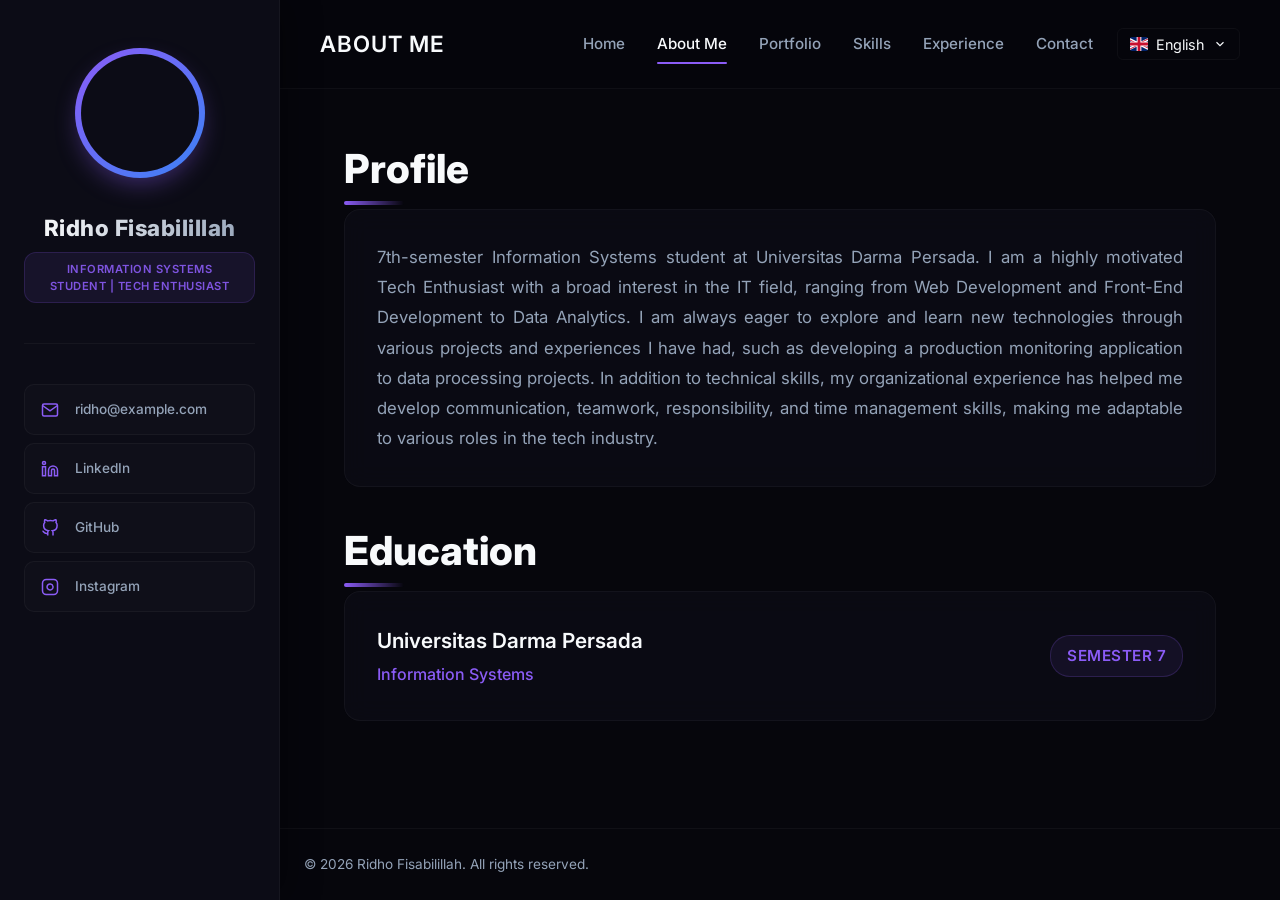
==== about.html @ baf14520 "Refactor: pindahkan file ke root direktori" ====
<!DOCTYPE html>
<html lang="en">
<head>
    <meta charset="UTF-8">
    <meta name="viewport" content="width=device-width, initial-scale=1.0">
    <title>About Me - Ridho Fisabilillah</title>
    <link rel="stylesheet" href="css/style.css">
    <link rel="stylesheet" href="css/components.css">
    <link rel="stylesheet" href="css/responsive.css">
</head>
<body>
    <!-- Global Loader -->
    <div class="loader-wrapper" id="global-loader">
        <div class="loader-circle"></div>
    </div>
    <!-- Sidebar -->
    <aside class="sidebar" id="sidebar">
        <!-- profile -->
        <div class="profile-section">
            <div class="profile-img"></div>
            <h2 class="profile-name">Ridho Fisabilillah</h2>
            <p class="profile-role" data-i18n="sidebar_role">Information Systems Student</p>
        </div>
        <!-- contact -->
        <div class="contact-info">
            <div class="contact-item">
                <svg viewBox="0 0 24 24" fill="none" stroke="currentColor" stroke-width="2"><path d="M4 4h16c1.1 0 2 .9 2 2v12c0 1.1-.9 2-2 2H4c-1.1 0-2-.9-2-2V6c0-1.1.9-2 2-2z"></path><polyline points="22,6 12,13 2,6"></polyline></svg>
                <a href="mailto:ridho@example.com">ridho@example.com</a>
            </div>
            <div class="contact-item">
                <svg viewBox="0 0 24 24" fill="none" stroke="currentColor" stroke-width="2"><path d="M16 8a6 6 0 0 1 6 6v7h-4v-7a2 2 0 0 0-2-2 2 2 0 0 0-2 2v7h-4v-7a6 6 0 0 1 6-6z"></path><rect x="2" y="9" width="4" height="12"></rect><circle cx="4" cy="4" r="2"></circle></svg>
                <a href="#">LinkedIn</a>
            </div>
            <div class="contact-item">
                <svg viewBox="0 0 24 24" fill="none" stroke="currentColor" stroke-width="2"><path d="M9 19c-5 1.5-5-2.5-7-3m14 6v-3.87a3.37 3.37 0 0 0-.94-2.61c3.14-.35 6.44-1.54 6.44-7A5.44 5.44 0 0 0 20 4.77 5.07 5.07 0 0 0 19.91 1S18.73.65 16 2.48a13.38 13.38 0 0 0-7 0C6.27.65 5.09 1 5.09 1A5.07 5.07 0 0 0 5 4.77a5.44 5.44 0 0 0-1.5 3.78c0 5.42 3.3 6.61 6.44 7A3.37 3.37 0 0 0 9 18.13V22"></path></svg>
                <a href="#">GitHub</a>
            </div>
            <div class="contact-item">
                <svg viewBox="0 0 24 24" fill="none" stroke="currentColor" stroke-width="2"><rect x="2" y="2" width="20" height="20" rx="5" ry="5"></rect><path d="M16 11.37A4 4 0 1 1 12.63 8 4 4 0 0 1 16 11.37z"></path><line x1="17.5" y1="6.5" x2="17.51" y2="6.5"></line></svg>
                <a href="#">Instagram</a>
            </div>
        </div>
        <nav class="sidebar-nav">
            <a href="index.html" data-i18n="nav_home">Home</a>
            <a href="about.html" class="active" data-i18n="nav_about">About Me</a>
            <a href="portfolio.html" data-i18n="nav_portfolio">Portfolio</a>
            <a href="skills.html" data-i18n="nav_skills">Skills</a>
            <a href="experience.html" data-i18n="nav_experience">Experience</a>
            <a href="contact.html" data-i18n="nav_contact">Contact</a>
        </nav>
    </aside>
    <!-- Main -->
    <main class="main-content">
        <!-- Top Navbar -->
        <nav class="topbar">
            <h1 class="page-title" data-i18n="nav_about">About Me</h1>
            <div style="display: flex; align-items: center;">
                <div class="nav-links">
                    <a href="index.html" data-i18n="nav_home">Home</a>
                    <a href="about.html" class="active" data-i18n="nav_about">About Me</a>
                    <a href="portfolio.html" data-i18n="nav_portfolio">Portfolio</a>
                    <a href="skills.html" data-i18n="nav_skills">Skills</a>
                    <a href="experience.html" data-i18n="nav_experience">Experience</a>
                    <a href="contact.html" data-i18n="nav_contact">Contact</a>
                </div>
                <!-- Language Dropdown -->
                <div class="lang-dropdown">
                    <button class="lang-btn" id="lang-btn">
                        <img src="assets/images/en-flag.svg" alt="English" class="flag-icon" id="current-flag">
                        <span id="current-lang">English</span>
                        <svg viewBox="0 0 24 24" fill="none" stroke="currentColor" stroke-width="2"><polyline points="6 9 12 15 18 9"></polyline></svg>
                    </button>
                    <div class="lang-menu" id="lang-menu">
                        <a href="#" data-lang="en" class="lang-option">
                            <img src="assets/images/en-flag.svg" alt="English" class="flag-icon"> English
                        </a>
                        <a href="#" data-lang="id" class="lang-option">
                            <img src="assets/images/id-flag.svg" alt="Indonesia" class="flag-icon"> Indonesia
                        </a>
                    </div>
                </div>
                <button class="mobile-toggle" id="mobile-toggle" aria-label="Toggle menu" style="margin-left: 1rem;">
                    <svg viewBox="0 0 24 24" fill="none" stroke="currentColor" stroke-width="2" stroke-linecap="round" stroke-linejoin="round"><line x1="3" y1="12" x2="21" y2="12"></line><line x1="3" y1="6" x2="21" y2="6"></line><line x1="3" y1="18" x2="21" y2="18"></line></svg>
                </button>
            </div>
        </nav>
        
        <!-- content -->
        <div class="page-container">
            <section class="about-section">
                <h2 class="section-title reveal fade-up" data-i18n="profile_title">Profile</h2>
                <div class="card mb-4 mt-2 reveal fade-up delay-100">
                    <p style="font-size: 1.05rem; line-height: 1.8;" data-i18n="profile_desc">
                        "7th-semester Information Systems student at Darma Persada University with experience in web application development, data processing, and organization..."
                    </p>
                </div>
            </section>
            
            <section class="education-section mt-5">
                <h2 class="section-title reveal fade-up" data-i18n="education_title">Education</h2>
                <div class="card mt-2 reveal fade-up delay-100">
                    <div style="display: flex; justify-content: space-between; flex-wrap: wrap; gap: 1rem; align-items: center;">
                        <div>
                            <h3 style="font-size: 1.3rem; margin-bottom: 0.25rem; color: var(--text-primary);" data-i18n="uni_name">Universitas Darma Persada</h3>
                            <p style="color: var(--accent); font-weight: 500;" data-i18n="uni_major">Information Systems</p>
                        </div>
                        <div style="text-align: right;">
                            <span class="badge" style="font-size: 0.95rem; padding: 0.5rem 1rem;" data-i18n="uni_semester">Semester 7</span>
                        </div>
                    </div>
                </div>
            </section>
        </div>

        <!-- Footer -->
        <footer>
            <p data-i18n="footer_text">&copy; 2026 Ridho Fisabilillah. All rights reserved.</p>
        </footer>
    </main>
    <script src="js/lang.js"></script>
    <script src="js/script.js"></script>
</body>
</html>
---- css/style.css ----
@import url('https://fonts.googleapis.com/css2?family=Inter:wght@300;400;500;600;700&display=swap');

:root {
    --bg-primary: #06060c; /* Deepest violet-black */
    --bg-secondary: #0c0c16;
    --bg-card: #131320;
    --accent: #8b5cf6; /* Vibrant Purple */
    --accent-hover: #a78bfa;
    --text-primary: #f8fafc;
    --text-secondary: #94a3b8;
    --border: rgba(255,255,255,0.04);
    --sidebar-width: 280px;

    /* Animation Tokens */
    --transition-fast: 0.2s cubic-bezier(0.4, 0, 0.2, 1);
    --transition-base: 0.4s cubic-bezier(0.4, 0, 0.2, 1);
    --transition-smooth: 0.8s cubic-bezier(0.22, 1, 0.36, 1);
}

* {
    margin: 0;
    padding: 0;
    box-sizing: border-box;
}

body {
    font-family: 'Inter', sans-serif;
    background-color: var(--bg-primary);
    color: var(--text-primary);
    line-height: 1.6;
    display: flex;
    min-height: 100vh;
    overflow-x: hidden;
}

/* Typography */
h1, h2, h3, h4, h5, h6 {
    color: var(--text-primary);
    font-weight: 600;
}

p {
    color: var(--text-secondary);
    text-align: justify;
    text-justify: inter-word;
    -webkit-hyphens: auto;
    -ms-hyphens: auto;
    hyphens: auto;
    word-break: break-word;
    line-height: 1.7;
}

/* Sidebar */
.sidebar {
    width: var(--sidebar-width);
    background: var(--bg-secondary);
    border-right: 1px solid var(--border);
    position: fixed;
    height: 100vh;
    display: flex;
    flex-direction: column;
    padding: 3rem 1.5rem;
    overflow-y: auto;
    z-index: 100;
    transition: transform 0.3s cubic-bezier(0.4, 0, 0.2, 1);
    box-shadow: 10px 0 30px rgba(0, 0, 0, 0.3);
}

.sidebar::-webkit-scrollbar {
    width: 5px;
}
.sidebar::-webkit-scrollbar-thumb {
    background-color: var(--accent);
    border-radius: 4px;
}

.profile-section {
    text-align: center;
    margin-bottom: 2.5rem;
    padding-bottom: 2.5rem;
    border-bottom: 1px solid var(--border);
    position: relative;
}

.profile-img {
    width: 130px;
    height: 130px;
    border-radius: 50%;
    object-fit: cover;
    margin-bottom: 1.5rem;
    background-color: var(--bg-card);
    display: inline-block;
    padding: 4px;
    border: 2px solid transparent;
    background-image: linear-gradient(var(--bg-secondary), var(--bg-secondary)), linear-gradient(135deg, var(--accent), #3b82f6);
    background-origin: border-box;
    background-clip: content-box, border-box;
    box-shadow: 0 10px 25px -5px rgba(139, 92, 246, 0.4);
    transition: transform 0.4s cubic-bezier(0.175, 0.885, 0.32, 1.275), box-shadow 0.4s cubic-bezier(0.175, 0.885, 0.32, 1.275);
}

.profile-img:hover {
    transform: scale(1.05) translateY(-5px);
    box-shadow: 0 15px 35px -5px rgba(139, 92, 246, 0.6);
}

.profile-name {
    font-size: 1.4rem;
    margin-bottom: 0.4rem;
    color: var(--text-primary);
    font-weight: 800;
    letter-spacing: 0.5px;
    background: linear-gradient(to right, #fff, #94a3b8);
    -webkit-background-clip: text;
    -webkit-text-fill-color: transparent;
}

.profile-role {
    font-size: 0.7rem;
    color: var(--accent);
    font-weight: 600;
    text-transform: uppercase;
    letter-spacing: 0.5px;
    opacity: 0.9;
    background: rgba(139, 92, 246, 0.1);
    padding: 0.5rem 0.8rem;
    border-radius: 12px;
    display: inline-block;
    border: 1px solid rgba(139, 92, 246, 0.2);
    line-height: 1.5;
    text-align: center;
}

.contact-info {
    font-size: 0.85rem;
    color: var(--text-secondary);
    display: flex;
    flex-direction: column;
    gap: 0.5rem;
}

.contact-item {
    display: flex;
    align-items: center;
    gap: 1rem;
    padding: 0.85rem 1rem;
    border-radius: 10px;
    background: rgba(255, 255, 255, 0.015);
    border: 1px solid var(--border);
    transition: transform 0.3s ease, background-color 0.3s ease, border-color 0.3s ease;
    position: relative;
    overflow: hidden;
}

.contact-item::before {
    content: '';
    position: absolute;
    top: 0;
    left: 0;
    width: 3px;
    height: 100%;
    background: var(--accent);
    transform: scaleY(0);
    transition: transform 0.3s ease;
    transform-origin: bottom;
}

.contact-item:hover {
    background: rgba(139, 92, 246, 0.05);
    border-color: rgba(139, 92, 246, 0.2);
    transform: translateX(4px);
    box-shadow: 0 4px 12px rgba(0, 0, 0, 0.1);
}

.contact-item:hover::before {
    transform: scaleY(1);
    transform-origin: top;
}

.contact-item svg {
    color: var(--accent);
    width: 18px;
    height: 18px;
    flex-shrink: 0;
    transition: transform 0.3s ease, color 0.3s ease;
}

.contact-item:hover svg {
    transform: scale(1.1) rotate(5deg);
    color: var(--accent-hover);
}

.contact-item a, .contact-item span {
    color: var(--text-secondary);
    text-decoration: none;
    transition: color 0.3s ease;
    word-break: break-all;
    font-weight: 500;
}

.contact-item a:hover {
    color: var(--text-primary);
}

/* Mobile Nav in Sidebar (Hidden on desktop) */
.sidebar-nav {
    display: none;
}

/* Main Content */
.main-content {
    flex: 1;
    margin-left: var(--sidebar-width);
    display: flex;
    flex-direction: column;
    min-height: 100vh;
    width: calc(100% - var(--sidebar-width));
}

/* Top Navbar */
.topbar {
    background-color: rgba(6, 6, 12, 0.85); /* Matches new --bg-primary */
    backdrop-filter: blur(12px);
    -webkit-backdrop-filter: blur(12px);
    padding: clamp(1rem, 2vw, 1.5rem) clamp(1.5rem, 4vw, 2.5rem);
    display: flex;
    justify-content: space-between;
    align-items: center;
    border-bottom: 1px solid var(--border);
    position: sticky;
    top: 0;
    z-index: 90;
}

.page-title {
    font-size: 1.4rem;
    font-weight: 600;
    text-transform: uppercase;
    letter-spacing: 1px;
}

.nav-links {
    display: flex;
    gap: 2rem;
}

.nav-links a {
    color: var(--text-secondary);
    text-decoration: none;
    font-size: 0.95rem;
    font-weight: 500;
    transition: color 0.3s ease;
    position: relative;
    padding: 0.5rem 0;
}

.nav-links a:hover {
    color: var(--accent-hover);
}

.nav-links a.active {
    color: var(--text-primary);
}

.nav-links a::after {
    content: '';
    position: absolute;
    bottom: 0;
    left: 50%;
    transform: translateX(-50%);
    width: 0;
    height: 2px;
    background-color: var(--accent);
    border-radius: 2px;
    transition: width 0.3s ease, background-color 0.3s ease;
}

@media (hover: hover) {
    .nav-links a:hover::after {
        width: 100%;
        background-color: var(--accent-hover);
    }
}

.nav-links a.active::after {
    width: 100%;
}

/* Mobile Toggle */
.mobile-toggle {
    display: none;
    background: none;
    border: none;
    color: var(--text-primary);
    cursor: pointer;
    padding: 0.5rem;
    border-radius: 4px;
    transition: background-color 0.3s ease;
}

.mobile-toggle:hover {
    background-color: var(--bg-secondary);
}

.mobile-toggle svg {
    width: 24px;
    height: 24px;
}

/* Page Container */
.page-container {
    padding: clamp(1.5rem, 4vw, 3rem) clamp(1.5rem, 5vw, 4rem);
    flex: 1;
    width: 100%;
    max-width: 1100px;
    margin: 0 auto;
    animation: pageEnter 0.6s cubic-bezier(0.22, 1, 0.36, 1) forwards;
    opacity: 0;
}

@keyframes pageEnter {
    from { opacity: 0; transform: translateY(15px); }
    to { opacity: 1; transform: translateY(0); }
}

@keyframes pageLeave {
    from { opacity: 1; transform: translateY(0); }
    to { opacity: 0; transform: translateY(-15px); }
}

/* Global Loader */
.loader-wrapper {
    position: fixed;
    top: 0;
    left: var(--sidebar-width);
    width: calc(100vw - var(--sidebar-width));
    height: 100vh;
    background-color: var(--bg-primary);
    display: flex;
    justify-content: center;
    align-items: center;
    z-index: 9999;
    transition: opacity 0.5s ease, visibility 0.5s ease;
}

.loader-wrapper.fade-out {
    opacity: 0;
    visibility: hidden;
}

.loader-circle {
    width: 40px;
    height: 40px;
    border: 3px solid rgba(139, 92, 246, 0.2);
    border-top-color: var(--accent);
    border-radius: 50%;
    animation: spin 1s linear infinite;
}

@keyframes spin {
    to { transform: rotate(360deg); }
}

/* Footer */
footer {
    text-align: center;
    padding: 1.5rem;
    color: var(--text-secondary);
    font-size: 0.85rem;
    border-top: 1px solid var(--border);
}

/* Language Dropdown */
.lang-dropdown {
    position: relative;
    margin-left: 1.5rem;
}

.lang-btn {
    display: flex;
    align-items: center;
    gap: 0.5rem;
    background: transparent;
    border: 1px solid var(--border);
    color: var(--text-primary);
    padding: 0.4rem 0.75rem;
    border-radius: 6px;
    cursor: pointer;
    font-family: inherit;
    font-size: 0.9rem;
    transition: background-color 0.3s ease, color 0.3s ease;
}

.lang-btn:hover {
    background-color: rgba(255, 255, 255, 0.05);
}

.lang-btn svg {
    width: 14px;
    height: 14px;
    transition: transform 0.3s ease;
}

.lang-btn.active svg {
    transform: rotate(180deg);
}

.flag-icon {
    width: 18px;
    height: 14px;
    object-fit: cover;
    border-radius: 2px;
}

.lang-menu {
    position: absolute;
    top: 110%;
    right: 0;
    background-color: var(--bg-card);
    border: 1px solid var(--border);
    border-radius: 6px;
    min-width: 130px;
    box-shadow: 0 4px 12px rgba(0,0,0,0.2);
    display: flex;
    flex-direction: column;
    opacity: 0;
    visibility: hidden;
    transform: translateY(10px);
    transition: opacity 0.3s ease, visibility 0.3s ease, transform 0.3s ease;
    z-index: 100;
}

.lang-menu.active {
    opacity: 1;
    visibility: visible;
    transform: translateY(0);
}

.lang-option {
    display: flex;
    align-items: center;
    gap: 0.5rem;
    padding: 0.6rem 1rem;
    color: var(--text-secondary);
    text-decoration: none;
    font-size: 0.9rem;
    transition: background-color 0.2s;
}

.lang-option:hover {
    background-color: rgba(255, 255, 255, 0.05);
    color: var(--text-primary);
}

/* Core Animation System (Phase 1) */
.reveal, .animate-on-scroll {
    opacity: 0;
    will-change: opacity, transform;
    transition: all var(--transition-smooth);
}

/* Variations */
.reveal.fade-up, .animate-on-scroll {
    transform: translateY(40px);
}
.reveal.fade-in {
    transform: translateY(0);
}
.reveal.slide-left {
    transform: translateX(-40px);
}
.reveal.slide-right {
    transform: translateX(40px);
}
.reveal.scale-in {
    transform: scale(0.9);
}

/* Active State */
.reveal.is-visible, .animate-on-scroll.is-visible {
    opacity: 1;
    transform: translate(0) scale(1);
}

/* Stagger Delays */
.delay-100 { transition-delay: 100ms; }
.delay-200 { transition-delay: 200ms; }
.delay-300 { transition-delay: 300ms; }
.delay-400 { transition-delay: 400ms; }
.delay-500 { transition-delay: 500ms; }

/* Accessibility: Reduced Motion */
@media (prefers-reduced-motion: reduce) {
    *, *::before, *::after {
        animation-duration: 0.01ms !important;
        animation-iteration-count: 1 !important;
        transition-duration: 0.01ms !important;
        scroll-behavior: auto !important;
    }
    .reveal, .animate-on-scroll {
        opacity: 1 !important;
        transform: none !important;
        transition: none !important;
    }
}
---- css/components.css ----
/* Buttons */
.btn {
    display: inline-flex;
    align-items: center;
    justify-content: center;
    gap: 0.5rem;
    padding: 0.75rem 1.5rem;
    border-radius: 6px;
    font-weight: 500;
    text-decoration: none;
    cursor: pointer;
    transition: transform 0.2s cubic-bezier(0.4, 0, 0.2, 1), background-color 0.3s ease, border-color 0.3s ease, box-shadow 0.3s ease, color 0.3s ease;
    border: none;
    font-size: 0.95rem;
    font-family: inherit;
}

.btn-primary {
    background: linear-gradient(135deg, var(--accent), #4f46e5);
    color: #fff;
    border: none;
    box-shadow: 0 4px 15px rgba(139, 92, 246, 0.3);
}

.btn-outline {
    background-color: transparent;
    color: var(--text-primary);
    border: 1px solid rgba(255, 255, 255, 0.15);
}

@media (hover: hover) {
    .btn-primary:hover {
        background: linear-gradient(135deg, var(--accent-hover), #6366f1);
        transform: translateY(-3px);
        box-shadow: 0 8px 25px rgba(139, 92, 246, 0.5);
    }
    .btn-outline:hover {
        background-color: rgba(255, 255, 255, 0.05);
        border-color: var(--text-secondary);
        transform: translateY(-3px);
    }
}

.btn:active {
    transform: scale(0.96) translateY(0);
}

.btn:focus-visible {
    outline: 2px solid var(--accent);
    outline-offset: 3px;
}

/* Hero Section Animasi (Phase 3) */
.hero-section {
    position: relative;
    z-index: 1;
}

.hero-glow {
    position: absolute;
    top: -20%;
    left: -10%;
    width: 60vw;
    max-width: 800px;
    height: 140%;
    background: radial-gradient(circle, rgba(139, 92, 246, 0.12) 0%, rgba(139, 92, 246, 0) 70%);
    border-radius: 50%;
    z-index: -1;
    pointer-events: none;
    animation: floatGlow 15s ease-in-out infinite alternate;
}

@keyframes floatGlow {
    0% { transform: translate(0, 0) scale(1); }
    33% { transform: translate(5%, 8%) scale(1.05); }
    66% { transform: translate(-2%, 5%) scale(0.95); }
    100% { transform: translate(-5%, -5%) scale(1); }
}

/* Section Typography */
.hero-title {
    font-size: clamp(2.5rem, 6vw + 1rem, 4.5rem);
    font-weight: 900;
    line-height: 1.1;
    margin-bottom: clamp(0.5rem, 2vw, 1rem);
    background: linear-gradient(to right, #ffffff, #a78bfa);
    -webkit-background-clip: text;
    -webkit-text-fill-color: transparent;
    letter-spacing: -1px;
}

.section-title {
    font-size: clamp(1.8rem, 4vw + 0.5rem, 2.5rem);
    font-weight: 800;
    margin-bottom: 0.5rem;
    color: var(--text-primary);
    position: relative;
    display: inline-block;
}

.section-title::after {
    content: '';
    position: absolute;
    bottom: -4px;
    left: 0;
    width: 60px;
    height: 4px;
    background: linear-gradient(90deg, var(--accent), transparent);
    border-radius: 2px;
}

.section-subtitle {
    font-size: clamp(0.85rem, 2vw + 0.2rem, 1rem);
    color: var(--accent);
    margin-bottom: clamp(1rem, 3vw, 1.5rem);
    font-weight: 600;
    text-transform: uppercase;
    letter-spacing: 2px;
}

/* Layout Utilities */
.mb-1 { margin-bottom: 0.5rem; }
.mb-2 { margin-bottom: 1rem; }
.mb-3 { margin-bottom: 1.5rem; }
.mb-4 { margin-bottom: 2rem; }
.mb-5 { margin-bottom: 3rem; }

.mt-4 { margin-top: 2rem; }

.text-center { text-align: center; }

/* Grid Systems */
.grid-2 {
    display: grid;
    grid-template-columns: repeat(2, 1fr);
    gap: 1.5rem;
}

.grid-3 {
    display: grid;
    grid-template-columns: repeat(3, 1fr);
    gap: 1.5rem;
}

/* Cards */
.card {
    background: rgba(19, 19, 32, 0.4);
    backdrop-filter: blur(12px);
    -webkit-backdrop-filter: blur(12px);
    border: 1px solid var(--border);
    border-radius: 16px;
    padding: clamp(1.25rem, 3vw, 2rem);
    height: 100%;
    display: flex;
    flex-direction: column;
    transition: transform 0.4s cubic-bezier(0.175, 0.885, 0.32, 1.275), box-shadow 0.4s cubic-bezier(0.175, 0.885, 0.32, 1.275), border-color 0.4s ease, background-color 0.4s ease;
}

@media (hover: hover) {
    .card:hover {
        transform: translateY(-8px);
        box-shadow: 0 15px 35px -10px rgba(0, 0, 0, 0.6);
        border-color: rgba(139, 92, 246, 0.3);
        background: rgba(19, 19, 32, 0.8);
    }
}

/* Project Cards */
.project-card {
    padding: 0;
    overflow: hidden;
    border-radius: 16px;
}

.project-img-wrapper {
    height: 220px;
    background-color: rgba(255,255,255,0.02);
    display: flex;
    align-items: center;
    justify-content: center;
    border-bottom: 1px solid var(--border);
    color: var(--text-secondary);
    overflow: hidden;
}

.project-img-wrapper img {
    width: 100%;
    height: 100%;
    object-fit: cover;
    transition: transform 0.6s cubic-bezier(0.4, 0, 0.2, 1);
}

@media (hover: hover) {
    .project-card:hover .project-img-wrapper img {
        transform: scale(1.08);
    }
}

.project-content {
    padding: clamp(1.25rem, 3vw, 1.75rem);
    display: flex;
    flex-direction: column;
    flex: 1;
}

.project-title {
    font-size: 1.25rem;
    margin-bottom: 0.75rem;
}

.project-desc {
    font-size: 0.95rem;
    color: var(--text-secondary);
    margin-bottom: 1.5rem;
    flex: 1;
}

/* Badges */
.badge {
    display: inline-block;
    padding: 0.4rem 0.85rem;
    border-radius: 20px;
    font-size: 0.75rem;
    font-weight: 600;
    letter-spacing: 0.5px;
    text-transform: uppercase;
    background-color: rgba(139, 92, 246, 0.08);
    color: var(--accent);
    border: 1px solid rgba(139, 92, 246, 0.2);
    transition: transform 0.2s cubic-bezier(0.4, 0, 0.2, 1), background-color 0.3s ease, border-color 0.3s ease;
}

@media (hover: hover) {
    .badge:hover {
        background-color: rgba(139, 92, 246, 0.15);
        border-color: rgba(139, 92, 246, 0.4);
        transform: translateY(-2px);
    }
}

.badges-container {
    display: flex;
    flex-wrap: wrap;
    gap: 0.5rem;
    margin-bottom: 1.5rem;
}

/* Form Styles */
.form-group {
    margin-bottom: 1.5rem;
}

.form-label {
    display: block;
    margin-bottom: 0.5rem;
    font-size: 0.95rem;
    color: var(--text-secondary);
    font-weight: 500;
}

.form-control {
    width: 100%;
    padding: 1rem 1.2rem;
    background-color: rgba(255, 255, 255, 0.02);
    border: 1px solid var(--border);
    border-radius: 8px;
    color: var(--text-primary);
    font-family: 'Inter', sans-serif;
    font-size: 0.95rem;
    transition: background-color 0.3s ease, border-color 0.3s ease, box-shadow 0.3s ease;
}

.form-control:focus {
    outline: none;
    border-color: var(--accent);
    background-color: rgba(255, 255, 255, 0.04);
    box-shadow: 0 0 0 4px rgba(139, 92, 246, 0.15);
}

.form-control::placeholder {
    color: rgba(184, 184, 208, 0.5);
}

textarea.form-control {
    resize: vertical;
    min-height: 150px;
}

/* Timeline (Experience) */
.timeline {
    position: relative;
    max-width: 800px;
    margin: 0 auto;
}

.timeline::before {
    content: '';
    position: absolute;
    top: 0;
    left: 15px;
    height: 100%;
    width: 2px;
    background-color: var(--border);
    transform-origin: top;
    animation: drawLine 1.5s cubic-bezier(0.22, 1, 0.36, 1) forwards;
}

@keyframes drawLine {
    0% { transform: scaleY(0); }
    100% { transform: scaleY(1); }
}

.timeline-item {
    position: relative;
    padding-left: 3rem;
    margin-bottom: 2.5rem;
}

.timeline-item:last-child {
    margin-bottom: 0;
}

.timeline-dot {
    position: absolute;
    left: 9px;
    top: 5px;
    width: 14px;
    height: 14px;
    border-radius: 50%;
    background-color: var(--accent);
    border: 3px solid var(--bg-primary);
    box-shadow: 0 0 0 2px var(--accent);
}

.timeline-date {
    font-size: 0.85rem;
    color: var(--accent);
    font-weight: 600;
    margin-bottom: 0.5rem;
    display: inline-block;
    background-color: rgba(155, 108, 255, 0.1);
    padding: 0.25rem 0.75rem;
    border-radius: 20px;
}

.timeline-title {
    font-size: 1.25rem;
    margin-bottom: 0.25rem;
    color: var(--text-primary);
}

.timeline-subtitle {
    font-size: 1rem;
    color: var(--text-secondary);
    margin-bottom: 1rem;
    font-weight: 500;
}

.timeline-desc {
    color: var(--text-secondary);
}

.timeline-desc ul {
    list-style-type: disc;
    padding-left: 1.25rem;
    margin-top: 0.5rem;
}

.timeline-desc li {
    margin-bottom: 0.5rem;
}
---- css/responsive.css ----
/* Responsive Base Variables */
:root {
    --fluid-gap: clamp(1rem, 2vw, 1.5rem);
}

/* =========================================
   LARGE DESKTOP (Min 1441px)
   ========================================= */
@media (min-width: 1441px) {
    .page-container {
        max-width: 1200px; /* Limit width on ultra-wides */
    }
}

/* =========================================
   LAPTOP & TABLET LANDSCAPE (Max 1200px)
   ========================================= */
@media (max-width: 1200px) {
    .grid-3 {
        grid-template-columns: repeat(2, 1fr);
    }
}

/* =========================================
   TABLET PORTRAIT (Max 992px)
   ========================================= */
@media (max-width: 992px) {
    :root {
        --sidebar-width: 250px;
    }
    
    .nav-links {
        gap: 1.25rem;
    }
}

/* =========================================
   MOBILE & SMALL TABLET (Max 768px)
   ========================================= */
@media (max-width: 768px) {
    :root {
        --sidebar-width: 0px;
    }
    
    body {
        overflow-x: hidden;
    }

    /* Sidebar transforms to off-canvas menu */
    .sidebar {
        transform: translateX(-100%);
        width: 280px;
        box-shadow: 10px 0 30px rgba(0,0,0,0.5);
    }
    
    .sidebar.active {
        transform: translateX(0);
    }
    
    .main-content {
        width: 100%;
        margin-left: 0;
    }
    
    /* Topbar adjustments */
    .topbar {
        padding: clamp(0.75rem, 2vw, 1rem) clamp(1rem, 4vw, 1.5rem);
    }
    
    .page-title {
        font-size: 1.1rem;
        letter-spacing: 0.5px;
    }
    
    #current-lang {
        display: none; /* Hide language text on mobile to save space */
    }
    
    .lang-btn {
        padding: 0.3rem 0.5rem;
        font-size: 0.85rem;
    }
    
    .mobile-toggle {
        display: flex;
        align-items: center;
        justify-content: center;
        flex-shrink: 0;
        margin-left: 0.5rem !important;
    }
    
    /* Hide top nav links */
    .nav-links {
        display: none;
    }
    
    /* Show sidebar nav links */
    .sidebar-nav {
        display: flex;
        flex-direction: column;
        gap: 0.5rem;
        margin-top: 1.5rem;
        border-top: 1px solid var(--border);
        padding-top: 1.5rem;
    }
    
    .sidebar-nav a {
        color: var(--text-secondary);
        text-decoration: none;
        font-size: 1.05rem;
        transition: color 0.3s ease, background-color 0.3s ease;
        padding: 0.75rem 1rem;
        border-radius: 8px;
    }
    
    .sidebar-nav a.active,
    .sidebar-nav a:hover {
        color: var(--text-primary);
        background-color: rgba(139, 92, 246, 0.1);
    }
    
    .sidebar-nav a.active {
        border-left: 3px solid var(--accent);
    }

    /* Grids to single column */
    .grid-2, .grid-3 {
        grid-template-columns: 1fr;
    }
    
    /* Adjust Project Image Height for Mobile */
    .project-img-wrapper {
        height: 180px;
    }

    /* Mobile Overlay */
    .mobile-overlay {
        position: fixed;
        top: 0;
        left: 0;
        width: 100vw;
        height: 100vh;
        background-color: rgba(6, 6, 12, 0.6);
        backdrop-filter: blur(4px);
        -webkit-backdrop-filter: blur(4px);
        z-index: 95;
        opacity: 0;
        visibility: hidden;
        transition: all 0.3s ease;
    }
    
    .mobile-overlay.active {
        opacity: 1;
        visibility: visible;
    }
}

/* =========================================
   SMALL MOBILE (Max 480px)
   ========================================= */
@media (max-width: 480px) {
    /* Optional: make badges container stack buttons on small mobile */
    .badges-container {
        flex-direction: column;
        align-items: stretch;
    }
    
    .badges-container .btn {
        width: 100%;
        margin-bottom: 0.5rem;
    }
    
    .project-img-wrapper {
        height: 160px;
    }
    
    .profile-img {
        width: 110px;
        height: 110px;
    }
}
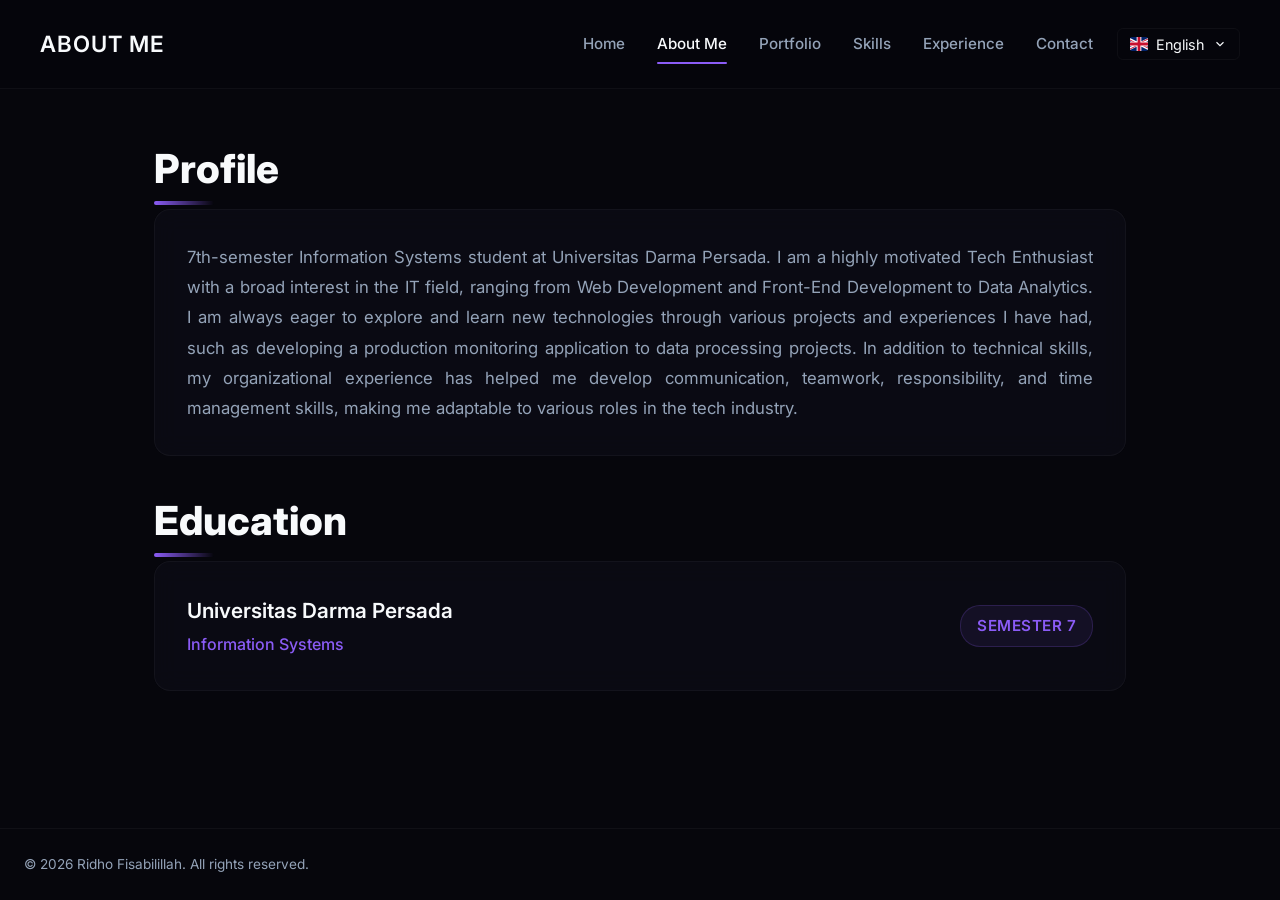
==== commit 9e213a3c: "update: portofolio clean" ====
--- a/about.html
+++ b/about.html
@@ -5,7 +5,10 @@
     <meta name="viewport" content="width=device-width, initial-scale=1.0">
     <title>About Me - Ridho Fisabilillah</title>
     <link rel="stylesheet" href="css/style.css">
+    <link rel="stylesheet" href="css/layout.css?v=6">
+    <link rel="stylesheet" href="css/animations.css">
     <link rel="stylesheet" href="css/components.css">
+    <link rel="stylesheet" href="css/about.css">
     <link rel="stylesheet" href="css/responsive.css">
 </head>
 <body>
@@ -13,42 +16,7 @@
     <div class="loader-wrapper" id="global-loader">
         <div class="loader-circle"></div>
     </div>
-    <!-- Sidebar -->
-    <aside class="sidebar" id="sidebar">
-        <!-- profile -->
-        <div class="profile-section">
-            <div class="profile-img"></div>
-            <h2 class="profile-name">Ridho Fisabilillah</h2>
-            <p class="profile-role" data-i18n="sidebar_role">Information Systems Student</p>
-        </div>
-        <!-- contact -->
-        <div class="contact-info">
-            <div class="contact-item">
-                <svg viewBox="0 0 24 24" fill="none" stroke="currentColor" stroke-width="2"><path d="M4 4h16c1.1 0 2 .9 2 2v12c0 1.1-.9 2-2 2H4c-1.1 0-2-.9-2-2V6c0-1.1.9-2 2-2z"></path><polyline points="22,6 12,13 2,6"></polyline></svg>
-                <a href="mailto:ridho@example.com">ridho@example.com</a>
-            </div>
-            <div class="contact-item">
-                <svg viewBox="0 0 24 24" fill="none" stroke="currentColor" stroke-width="2"><path d="M16 8a6 6 0 0 1 6 6v7h-4v-7a2 2 0 0 0-2-2 2 2 0 0 0-2 2v7h-4v-7a6 6 0 0 1 6-6z"></path><rect x="2" y="9" width="4" height="12"></rect><circle cx="4" cy="4" r="2"></circle></svg>
-                <a href="#">LinkedIn</a>
-            </div>
-            <div class="contact-item">
-                <svg viewBox="0 0 24 24" fill="none" stroke="currentColor" stroke-width="2"><path d="M9 19c-5 1.5-5-2.5-7-3m14 6v-3.87a3.37 3.37 0 0 0-.94-2.61c3.14-.35 6.44-1.54 6.44-7A5.44 5.44 0 0 0 20 4.77 5.07 5.07 0 0 0 19.91 1S18.73.65 16 2.48a13.38 13.38 0 0 0-7 0C6.27.65 5.09 1 5.09 1A5.07 5.07 0 0 0 5 4.77a5.44 5.44 0 0 0-1.5 3.78c0 5.42 3.3 6.61 6.44 7A3.37 3.37 0 0 0 9 18.13V22"></path></svg>
-                <a href="#">GitHub</a>
-            </div>
-            <div class="contact-item">
-                <svg viewBox="0 0 24 24" fill="none" stroke="currentColor" stroke-width="2"><rect x="2" y="2" width="20" height="20" rx="5" ry="5"></rect><path d="M16 11.37A4 4 0 1 1 12.63 8 4 4 0 0 1 16 11.37z"></path><line x1="17.5" y1="6.5" x2="17.51" y2="6.5"></line></svg>
-                <a href="#">Instagram</a>
-            </div>
-        </div>
-        <nav class="sidebar-nav">
-            <a href="index.html" data-i18n="nav_home">Home</a>
-            <a href="about.html" class="active" data-i18n="nav_about">About Me</a>
-            <a href="portfolio.html" data-i18n="nav_portfolio">Portfolio</a>
-            <a href="skills.html" data-i18n="nav_skills">Skills</a>
-            <a href="experience.html" data-i18n="nav_experience">Experience</a>
-            <a href="contact.html" data-i18n="nav_contact">Contact</a>
-        </nav>
-    </aside>
+
     <!-- Main -->
     <main class="main-content">
         <!-- Top Navbar -->
@@ -118,6 +86,6 @@
         </footer>
     </main>
     <script src="js/lang.js"></script>
-    <script src="js/script.js"></script>
+    <script src="js/script.js?v=6"></script>
 </body>
 </html>
--- a/css/style.css
+++ b/css/style.css
@@ -49,457 +49,3 @@
     word-break: break-word;
     line-height: 1.7;
 }
-
-/* Sidebar */
-.sidebar {
-    width: var(--sidebar-width);
-    background: var(--bg-secondary);
-    border-right: 1px solid var(--border);
-    position: fixed;
-    height: 100vh;
-    display: flex;
-    flex-direction: column;
-    padding: 3rem 1.5rem;
-    overflow-y: auto;
-    z-index: 100;
-    transition: transform 0.3s cubic-bezier(0.4, 0, 0.2, 1);
-    box-shadow: 10px 0 30px rgba(0, 0, 0, 0.3);
-}
-
-.sidebar::-webkit-scrollbar {
-    width: 5px;
-}
-.sidebar::-webkit-scrollbar-thumb {
-    background-color: var(--accent);
-    border-radius: 4px;
-}
-
-.profile-section {
-    text-align: center;
-    margin-bottom: 2.5rem;
-    padding-bottom: 2.5rem;
-    border-bottom: 1px solid var(--border);
-    position: relative;
-}
-
-.profile-img {
-    width: 130px;
-    height: 130px;
-    border-radius: 50%;
-    object-fit: cover;
-    margin-bottom: 1.5rem;
-    background-color: var(--bg-card);
-    display: inline-block;
-    padding: 4px;
-    border: 2px solid transparent;
-    background-image: linear-gradient(var(--bg-secondary), var(--bg-secondary)), linear-gradient(135deg, var(--accent), #3b82f6);
-    background-origin: border-box;
-    background-clip: content-box, border-box;
-    box-shadow: 0 10px 25px -5px rgba(139, 92, 246, 0.4);
-    transition: transform 0.4s cubic-bezier(0.175, 0.885, 0.32, 1.275), box-shadow 0.4s cubic-bezier(0.175, 0.885, 0.32, 1.275);
-}
-
-.profile-img:hover {
-    transform: scale(1.05) translateY(-5px);
-    box-shadow: 0 15px 35px -5px rgba(139, 92, 246, 0.6);
-}
-
-.profile-name {
-    font-size: 1.4rem;
-    margin-bottom: 0.4rem;
-    color: var(--text-primary);
-    font-weight: 800;
-    letter-spacing: 0.5px;
-    background: linear-gradient(to right, #fff, #94a3b8);
-    -webkit-background-clip: text;
-    -webkit-text-fill-color: transparent;
-}
-
-.profile-role {
-    font-size: 0.7rem;
-    color: var(--accent);
-    font-weight: 600;
-    text-transform: uppercase;
-    letter-spacing: 0.5px;
-    opacity: 0.9;
-    background: rgba(139, 92, 246, 0.1);
-    padding: 0.5rem 0.8rem;
-    border-radius: 12px;
-    display: inline-block;
-    border: 1px solid rgba(139, 92, 246, 0.2);
-    line-height: 1.5;
-    text-align: center;
-}
-
-.contact-info {
-    font-size: 0.85rem;
-    color: var(--text-secondary);
-    display: flex;
-    flex-direction: column;
-    gap: 0.5rem;
-}
-
-.contact-item {
-    display: flex;
-    align-items: center;
-    gap: 1rem;
-    padding: 0.85rem 1rem;
-    border-radius: 10px;
-    background: rgba(255, 255, 255, 0.015);
-    border: 1px solid var(--border);
-    transition: transform 0.3s ease, background-color 0.3s ease, border-color 0.3s ease;
-    position: relative;
-    overflow: hidden;
-}
-
-.contact-item::before {
-    content: '';
-    position: absolute;
-    top: 0;
-    left: 0;
-    width: 3px;
-    height: 100%;
-    background: var(--accent);
-    transform: scaleY(0);
-    transition: transform 0.3s ease;
-    transform-origin: bottom;
-}
-
-.contact-item:hover {
-    background: rgba(139, 92, 246, 0.05);
-    border-color: rgba(139, 92, 246, 0.2);
-    transform: translateX(4px);
-    box-shadow: 0 4px 12px rgba(0, 0, 0, 0.1);
-}
-
-.contact-item:hover::before {
-    transform: scaleY(1);
-    transform-origin: top;
-}
-
-.contact-item svg {
-    color: var(--accent);
-    width: 18px;
-    height: 18px;
-    flex-shrink: 0;
-    transition: transform 0.3s ease, color 0.3s ease;
-}
-
-.contact-item:hover svg {
-    transform: scale(1.1) rotate(5deg);
-    color: var(--accent-hover);
-}
-
-.contact-item a, .contact-item span {
-    color: var(--text-secondary);
-    text-decoration: none;
-    transition: color 0.3s ease;
-    word-break: break-all;
-    font-weight: 500;
-}
-
-.contact-item a:hover {
-    color: var(--text-primary);
-}
-
-/* Mobile Nav in Sidebar (Hidden on desktop) */
-.sidebar-nav {
-    display: none;
-}
-
-/* Main Content */
-.main-content {
-    flex: 1;
-    margin-left: var(--sidebar-width);
-    display: flex;
-    flex-direction: column;
-    min-height: 100vh;
-    width: calc(100% - var(--sidebar-width));
-}
-
-/* Top Navbar */
-.topbar {
-    background-color: rgba(6, 6, 12, 0.85); /* Matches new --bg-primary */
-    backdrop-filter: blur(12px);
-    -webkit-backdrop-filter: blur(12px);
-    padding: clamp(1rem, 2vw, 1.5rem) clamp(1.5rem, 4vw, 2.5rem);
-    display: flex;
-    justify-content: space-between;
-    align-items: center;
-    border-bottom: 1px solid var(--border);
-    position: sticky;
-    top: 0;
-    z-index: 90;
-}
-
-.page-title {
-    font-size: 1.4rem;
-    font-weight: 600;
-    text-transform: uppercase;
-    letter-spacing: 1px;
-}
-
-.nav-links {
-    display: flex;
-    gap: 2rem;
-}
-
-.nav-links a {
-    color: var(--text-secondary);
-    text-decoration: none;
-    font-size: 0.95rem;
-    font-weight: 500;
-    transition: color 0.3s ease;
-    position: relative;
-    padding: 0.5rem 0;
-}
-
-.nav-links a:hover {
-    color: var(--accent-hover);
-}
-
-.nav-links a.active {
-    color: var(--text-primary);
-}
-
-.nav-links a::after {
-    content: '';
-    position: absolute;
-    bottom: 0;
-    left: 50%;
-    transform: translateX(-50%);
-    width: 0;
-    height: 2px;
-    background-color: var(--accent);
-    border-radius: 2px;
-    transition: width 0.3s ease, background-color 0.3s ease;
-}
-
-@media (hover: hover) {
-    .nav-links a:hover::after {
-        width: 100%;
-        background-color: var(--accent-hover);
-    }
-}
-
-.nav-links a.active::after {
-    width: 100%;
-}
-
-/* Mobile Toggle */
-.mobile-toggle {
-    display: none;
-    background: none;
-    border: none;
-    color: var(--text-primary);
-    cursor: pointer;
-    padding: 0.5rem;
-    border-radius: 4px;
-    transition: background-color 0.3s ease;
-}
-
-.mobile-toggle:hover {
-    background-color: var(--bg-secondary);
-}
-
-.mobile-toggle svg {
-    width: 24px;
-    height: 24px;
-}
-
-/* Page Container */
-.page-container {
-    padding: clamp(1.5rem, 4vw, 3rem) clamp(1.5rem, 5vw, 4rem);
-    flex: 1;
-    width: 100%;
-    max-width: 1100px;
-    margin: 0 auto;
-    animation: pageEnter 0.6s cubic-bezier(0.22, 1, 0.36, 1) forwards;
-    opacity: 0;
-}
-
-@keyframes pageEnter {
-    from { opacity: 0; transform: translateY(15px); }
-    to { opacity: 1; transform: translateY(0); }
-}
-
-@keyframes pageLeave {
-    from { opacity: 1; transform: translateY(0); }
-    to { opacity: 0; transform: translateY(-15px); }
-}
-
-/* Global Loader */
-.loader-wrapper {
-    position: fixed;
-    top: 0;
-    left: var(--sidebar-width);
-    width: calc(100vw - var(--sidebar-width));
-    height: 100vh;
-    background-color: var(--bg-primary);
-    display: flex;
-    justify-content: center;
-    align-items: center;
-    z-index: 9999;
-    transition: opacity 0.5s ease, visibility 0.5s ease;
-}
-
-.loader-wrapper.fade-out {
-    opacity: 0;
-    visibility: hidden;
-}
-
-.loader-circle {
-    width: 40px;
-    height: 40px;
-    border: 3px solid rgba(139, 92, 246, 0.2);
-    border-top-color: var(--accent);
-    border-radius: 50%;
-    animation: spin 1s linear infinite;
-}
-
-@keyframes spin {
-    to { transform: rotate(360deg); }
-}
-
-/* Footer */
-footer {
-    text-align: center;
-    padding: 1.5rem;
-    color: var(--text-secondary);
-    font-size: 0.85rem;
-    border-top: 1px solid var(--border);
-}
-
-/* Language Dropdown */
-.lang-dropdown {
-    position: relative;
-    margin-left: 1.5rem;
-}
-
-.lang-btn {
-    display: flex;
-    align-items: center;
-    gap: 0.5rem;
-    background: transparent;
-    border: 1px solid var(--border);
-    color: var(--text-primary);
-    padding: 0.4rem 0.75rem;
-    border-radius: 6px;
-    cursor: pointer;
-    font-family: inherit;
-    font-size: 0.9rem;
-    transition: background-color 0.3s ease, color 0.3s ease;
-}
-
-.lang-btn:hover {
-    background-color: rgba(255, 255, 255, 0.05);
-}
-
-.lang-btn svg {
-    width: 14px;
-    height: 14px;
-    transition: transform 0.3s ease;
-}
-
-.lang-btn.active svg {
-    transform: rotate(180deg);
-}
-
-.flag-icon {
-    width: 18px;
-    height: 14px;
-    object-fit: cover;
-    border-radius: 2px;
-}
-
-.lang-menu {
-    position: absolute;
-    top: 110%;
-    right: 0;
-    background-color: var(--bg-card);
-    border: 1px solid var(--border);
-    border-radius: 6px;
-    min-width: 130px;
-    box-shadow: 0 4px 12px rgba(0,0,0,0.2);
-    display: flex;
-    flex-direction: column;
-    opacity: 0;
-    visibility: hidden;
-    transform: translateY(10px);
-    transition: opacity 0.3s ease, visibility 0.3s ease, transform 0.3s ease;
-    z-index: 100;
-}
-
-.lang-menu.active {
-    opacity: 1;
-    visibility: visible;
-    transform: translateY(0);
-}
-
-.lang-option {
-    display: flex;
-    align-items: center;
-    gap: 0.5rem;
-    padding: 0.6rem 1rem;
-    color: var(--text-secondary);
-    text-decoration: none;
-    font-size: 0.9rem;
-    transition: background-color 0.2s;
-}
-
-.lang-option:hover {
-    background-color: rgba(255, 255, 255, 0.05);
-    color: var(--text-primary);
-}
-
-/* Core Animation System (Phase 1) */
-.reveal, .animate-on-scroll {
-    opacity: 0;
-    will-change: opacity, transform;
-    transition: all var(--transition-smooth);
-}
-
-/* Variations */
-.reveal.fade-up, .animate-on-scroll {
-    transform: translateY(40px);
-}
-.reveal.fade-in {
-    transform: translateY(0);
-}
-.reveal.slide-left {
-    transform: translateX(-40px);
-}
-.reveal.slide-right {
-    transform: translateX(40px);
-}
-.reveal.scale-in {
-    transform: scale(0.9);
-}
-
-/* Active State */
-.reveal.is-visible, .animate-on-scroll.is-visible {
-    opacity: 1;
-    transform: translate(0) scale(1);
-}
-
-/* Stagger Delays */
-.delay-100 { transition-delay: 100ms; }
-.delay-200 { transition-delay: 200ms; }
-.delay-300 { transition-delay: 300ms; }
-.delay-400 { transition-delay: 400ms; }
-.delay-500 { transition-delay: 500ms; }
-
-/* Accessibility: Reduced Motion */
-@media (prefers-reduced-motion: reduce) {
-    *, *::before, *::after {
-        animation-duration: 0.01ms !important;
-        animation-iteration-count: 1 !important;
-        transition-duration: 0.01ms !important;
-        scroll-behavior: auto !important;
-    }
-    .reveal, .animate-on-scroll {
-        opacity: 1 !important;
-        transform: none !important;
-        transition: none !important;
-    }
-}
--- a/css/layout.css
+++ b/css/layout.css
@@ -0,0 +1,362 @@
+/* Sidebar */
+.sidebar {
+    width: var(--sidebar-width);
+    background: var(--bg-secondary);
+    border-right: 1px solid var(--border);
+    position: fixed;
+    height: 100vh;
+    display: flex;
+    flex-direction: column;
+    padding: 3rem 1.5rem;
+    overflow-y: auto;
+    z-index: 100;
+    transition: transform 0.3s cubic-bezier(0.4, 0, 0.2, 1), opacity 0.3s ease, filter 0.3s ease;
+    box-shadow: 10px 0 30px rgba(0, 0, 0, 0.3);
+}
+
+.sidebar::-webkit-scrollbar {
+    width: 5px;
+}
+
+.sidebar::-webkit-scrollbar-thumb {
+    background-color: var(--accent);
+    border-radius: 4px;
+}
+
+.profile-section {
+    text-align: center;
+    margin-bottom: 2.5rem;
+    padding-bottom: 2.5rem;
+    border-bottom: 1px solid var(--border);
+    position: relative;
+}
+
+.profile-img {
+    width: 130px;
+    height: 130px;
+    border-radius: 50%;
+    object-fit: cover;
+    margin-bottom: 1.5rem;
+    background-color: var(--bg-card);
+    display: inline-block;
+    padding: 4px;
+    border: 2px solid transparent;
+    background-image: linear-gradient(var(--bg-secondary), var(--bg-secondary)), linear-gradient(135deg, var(--accent), #3b82f6);
+    background-origin: border-box;
+    background-clip: content-box, border-box;
+    box-shadow: 0 10px 25px -5px rgba(139, 92, 246, 0.4);
+    transition: transform 0.4s cubic-bezier(0.175, 0.885, 0.32, 1.275), box-shadow 0.4s cubic-bezier(0.175, 0.885, 0.32, 1.275);
+}
+
+.profile-img:hover {
+    transform: scale(1.05) translateY(-5px);
+    box-shadow: 0 15px 35px -5px rgba(139, 92, 246, 0.6);
+}
+
+.profile-name {
+    font-size: 1.4rem;
+    margin-bottom: 0.4rem;
+    color: var(--text-primary);
+    font-weight: 800;
+    letter-spacing: 0.5px;
+    background: linear-gradient(to right, #fff, #94a3b8);
+    -webkit-background-clip: text;
+    -webkit-text-fill-color: transparent;
+}
+
+.profile-role {
+    font-size: 0.7rem;
+    color: var(--accent);
+    font-weight: 600;
+    text-transform: uppercase;
+    letter-spacing: 0.5px;
+    opacity: 0.9;
+    background: rgba(139, 92, 246, 0.1);
+    padding: 0.5rem 0.8rem;
+    border-radius: 12px;
+    display: inline-block;
+    border: 1px solid rgba(139, 92, 246, 0.2);
+    line-height: 1.5;
+    text-align: center;
+}
+
+.contact-info {
+    font-size: 0.85rem;
+    color: var(--text-secondary);
+    display: flex;
+    flex-direction: column;
+    gap: 0.5rem;
+}
+
+.contact-item {
+    display: flex;
+    align-items: center;
+    gap: 1rem;
+    padding: 0.85rem 1rem;
+    border-radius: 10px;
+    background: rgba(255, 255, 255, 0.015);
+    border: 1px solid var(--border);
+    transition: transform 0.3s ease, background-color 0.3s ease, border-color 0.3s ease;
+    position: relative;
+    overflow: hidden;
+}
+
+.contact-item::before {
+    content: '';
+    position: absolute;
+    top: 0;
+    left: 0;
+    width: 3px;
+    height: 100%;
+    background: var(--accent);
+    transform: scaleY(0);
+    transition: transform 0.3s ease;
+    transform-origin: bottom;
+}
+
+.contact-item:hover {
+    background: rgba(139, 92, 246, 0.05);
+    border-color: rgba(139, 92, 246, 0.2);
+    transform: translateX(4px);
+    box-shadow: 0 4px 12px rgba(0, 0, 0, 0.1);
+}
+
+.contact-item:hover::before {
+    transform: scaleY(1);
+    transform-origin: top;
+}
+
+.contact-item svg {
+    color: var(--accent);
+    width: 18px;
+    height: 18px;
+    flex-shrink: 0;
+    transition: transform 0.3s ease, color 0.3s ease;
+}
+
+.contact-item:hover svg {
+    transform: scale(1.1) rotate(5deg);
+    color: var(--accent-hover);
+}
+
+.contact-item a,
+.contact-item span {
+    color: var(--text-secondary);
+    text-decoration: none;
+    transition: color 0.3s ease;
+    word-break: break-all;
+    font-weight: 500;
+}
+
+.contact-item a:hover {
+    color: var(--text-primary);
+}
+
+/* Mobile Nav in Sidebar (Hidden on desktop) */
+.sidebar-nav {
+    display: none;
+}
+
+/* Main Content */
+.main-content {
+    flex: 1;
+    margin-left: 0;
+    display: flex;
+    flex-direction: column;
+    min-height: 100vh;
+    width: 100%;
+}
+
+/* Top Navbar */
+.topbar {
+    background-color: rgba(6, 6, 12, 0.85);
+    /* Matches new --bg-primary */
+    backdrop-filter: blur(12px);
+    -webkit-backdrop-filter: blur(12px);
+    padding: clamp(1rem, 2vw, 1.5rem) clamp(1.5rem, 4vw, 2.5rem);
+    display: flex;
+    justify-content: space-between;
+    align-items: center;
+    border-bottom: 1px solid var(--border);
+    position: relative;
+    z-index: 90;
+}
+
+
+
+.page-title {
+    font-size: 1.4rem;
+    font-weight: 600;
+    text-transform: uppercase;
+    letter-spacing: 1px;
+}
+
+.nav-links {
+    display: flex;
+    gap: 2rem;
+}
+
+.nav-links a {
+    color: var(--text-secondary);
+    text-decoration: none;
+    font-size: 0.95rem;
+    font-weight: 500;
+    transition: color 0.3s ease;
+    position: relative;
+    padding: 0.5rem 0;
+}
+
+.nav-links a:hover {
+    color: var(--accent-hover);
+}
+
+.nav-links a.active {
+    color: var(--text-primary);
+}
+
+.nav-links a::after {
+    content: '';
+    position: absolute;
+    bottom: 0;
+    left: 50%;
+    transform: translateX(-50%);
+    width: 0;
+    height: 2px;
+    background-color: var(--accent);
+    border-radius: 2px;
+    transition: width 0.3s ease, background-color 0.3s ease;
+}
+
+@media (hover: hover) {
+    .nav-links a:hover::after {
+        width: 100%;
+        background-color: var(--accent-hover);
+    }
+}
+
+.nav-links a.active::after {
+    width: 100%;
+}
+
+/* Mobile Toggle */
+.mobile-toggle {
+    display: none;
+    background: none;
+    border: none;
+    color: var(--text-primary);
+    cursor: pointer;
+    padding: 0.5rem;
+    border-radius: 4px;
+    transition: background-color 0.3s ease;
+}
+
+.mobile-toggle:hover {
+    background-color: var(--bg-secondary);
+}
+
+.mobile-toggle svg {
+    width: 24px;
+    height: 24px;
+}
+
+/* Page Container */
+.page-container {
+    padding: clamp(1.5rem, 4vw, 3rem) clamp(1.5rem, 5vw, 4rem);
+    flex: 1;
+    width: 100%;
+    max-width: 1100px;
+    margin: 0 auto;
+    animation: pageEnter 0.6s cubic-bezier(0.22, 1, 0.36, 1) forwards;
+    opacity: 0;
+}
+
+/* Footer */
+footer {
+    text-align: center;
+    padding: 1.5rem;
+    color: var(--text-secondary);
+    font-size: 0.85rem;
+    border-top: 1px solid var(--border);
+}
+
+/* Language Dropdown */
+.lang-dropdown {
+    position: relative;
+    margin-left: 1.5rem;
+}
+
+.lang-btn {
+    display: flex;
+    align-items: center;
+    gap: 0.5rem;
+    background: transparent;
+    border: 1px solid var(--border);
+    color: var(--text-primary);
+    padding: 0.4rem 0.75rem;
+    border-radius: 6px;
+    cursor: pointer;
+    font-family: inherit;
+    font-size: 0.9rem;
+    transition: background-color 0.3s ease, color 0.3s ease;
+}
+
+.lang-btn:hover {
+    background-color: rgba(255, 255, 255, 0.05);
+}
+
+.lang-btn svg {
+    width: 14px;
+    height: 14px;
+    transition: transform 0.3s ease;
+}
+
+.lang-btn.active svg {
+    transform: rotate(180deg);
+}
+
+.flag-icon {
+    width: 18px;
+    height: 14px;
+    object-fit: cover;
+    border-radius: 2px;
+}
+
+.lang-menu {
+    position: absolute;
+    top: 110%;
+    right: 0;
+    background-color: var(--bg-card);
+    border: 1px solid var(--border);
+    border-radius: 6px;
+    min-width: 130px;
+    box-shadow: 0 4px 12px rgba(0, 0, 0, 0.2);
+    display: flex;
+    flex-direction: column;
+    opacity: 0;
+    visibility: hidden;
+    transform: translateY(10px);
+    transition: opacity 0.3s ease, visibility 0.3s ease, transform 0.3s ease;
+    z-index: 100;
+}
+
+.lang-menu.active {
+    opacity: 1;
+    visibility: visible;
+    transform: translateY(0);
+}
+
+.lang-option {
+    display: flex;
+    align-items: center;
+    gap: 0.5rem;
+    padding: 0.6rem 1rem;
+    color: var(--text-secondary);
+    text-decoration: none;
+    font-size: 0.9rem;
+    transition: background-color 0.2s;
+}
+
+.lang-option:hover {
+    background-color: rgba(255, 255, 255, 0.05);
+    color: var(--text-primary);
+}
--- a/css/animations.css
+++ b/css/animations.css
@@ -0,0 +1,125 @@
+@keyframes pageEnter {
+    from { opacity: 0; transform: translateY(15px); }
+    to { opacity: 1; transform: translateY(0); }
+}
+
+@keyframes pageLeave {
+    from { opacity: 1; transform: translateY(0); }
+    to { opacity: 0; transform: translateY(-15px); }
+}
+
+/* Global Loader */
+.loader-wrapper {
+    position: fixed;
+    top: 0;
+    left: var(--sidebar-width);
+    width: calc(100vw - var(--sidebar-width));
+    height: 100vh;
+    background-color: var(--bg-primary);
+    display: flex;
+    justify-content: center;
+    align-items: center;
+    z-index: 9999;
+    transition: opacity 0.5s ease, visibility 0.5s ease;
+}
+
+.loader-wrapper.fade-out {
+    opacity: 0;
+    visibility: hidden;
+}
+
+.loader-circle {
+    width: 40px;
+    height: 40px;
+    border: 3px solid rgba(139, 92, 246, 0.2);
+    border-top-color: var(--accent);
+    border-radius: 50%;
+    animation: spin 1s linear infinite;
+}
+
+@keyframes spin {
+    to { transform: rotate(360deg); }
+}
+
+/* Core Animation System (Phase 1) */
+.reveal, .animate-on-scroll {
+    opacity: 0;
+    will-change: opacity, transform;
+    transition: all var(--transition-smooth);
+}
+
+/* Variations */
+.reveal.fade-up, .animate-on-scroll {
+    transform: translateY(40px);
+}
+.reveal.fade-up.reverse-anim, .animate-on-scroll.reverse-anim {
+    transform: translateY(-40px);
+}
+.reveal.fade-in {
+    transform: translateY(0);
+}
+.reveal.slide-left {
+    transform: translateX(-40px);
+}
+.reveal.slide-left.reverse-anim {
+    transform: translateX(40px);
+}
+.reveal.slide-right {
+    transform: translateX(40px);
+}
+.reveal.slide-right.reverse-anim {
+    transform: translateX(-40px);
+}
+.reveal.scale-in {
+    transform: scale(0.9);
+}
+
+/* Active State */
+.reveal.is-visible, .animate-on-scroll.is-visible {
+    opacity: 1;
+    transform: translate(0) scale(1);
+}
+
+/* Stagger Delays */
+.delay-100 { transition-delay: 100ms; }
+.delay-200 { transition-delay: 200ms; }
+.delay-300 { transition-delay: 300ms; }
+.delay-400 { transition-delay: 400ms; }
+.delay-500 { transition-delay: 500ms; }
+
+/* Accessibility: Reduced Motion */
+@media (prefers-reduced-motion: reduce) {
+    *, *::before, *::after {
+        animation-duration: 0.01ms !important;
+        animation-iteration-count: 1 !important;
+        transition-duration: 0.01ms !important;
+        scroll-behavior: auto !important;
+    }
+    .reveal, .animate-on-scroll {
+        opacity: 1 !important;
+        transform: none !important;
+        transition: none !important;
+    }
+}
+
+/* Language Text Change Animations */
+.lang-exit {
+    opacity: 0 !important;
+    transform: translateY(8px) scale(0.98) !important;
+    transition: opacity 0.3s ease, transform 0.3s ease !important;
+}
+
+.lang-enter {
+    animation: textEnterLang 0.4s cubic-bezier(0.175, 0.885, 0.32, 1.275) forwards;
+}
+
+@keyframes textEnterLang {
+    from {
+        opacity: 0;
+        transform: translateY(-8px) scale(0.98);
+    }
+    to {
+        opacity: 1;
+        transform: translateY(0) scale(1);
+    }
+}
--- a/css/components.css
+++ b/css/components.css
@@ -48,45 +48,6 @@
 .btn:focus-visible {
     outline: 2px solid var(--accent);
     outline-offset: 3px;
-}
-
-/* Hero Section Animasi (Phase 3) */
-.hero-section {
-    position: relative;
-    z-index: 1;
-}
-
-.hero-glow {
-    position: absolute;
-    top: -20%;
-    left: -10%;
-    width: 60vw;
-    max-width: 800px;
-    height: 140%;
-    background: radial-gradient(circle, rgba(139, 92, 246, 0.12) 0%, rgba(139, 92, 246, 0) 70%);
-    border-radius: 50%;
-    z-index: -1;
-    pointer-events: none;
-    animation: floatGlow 15s ease-in-out infinite alternate;
-}
-
-@keyframes floatGlow {
-    0% { transform: translate(0, 0) scale(1); }
-    33% { transform: translate(5%, 8%) scale(1.05); }
-    66% { transform: translate(-2%, 5%) scale(0.95); }
-    100% { transform: translate(-5%, -5%) scale(1); }
-}
-
-/* Section Typography */
-.hero-title {
-    font-size: clamp(2.5rem, 6vw + 1rem, 4.5rem);
-    font-weight: 900;
-    line-height: 1.1;
-    margin-bottom: clamp(0.5rem, 2vw, 1rem);
-    background: linear-gradient(to right, #ffffff, #a78bfa);
-    -webkit-background-clip: text;
-    -webkit-text-fill-color: transparent;
-    letter-spacing: -1px;
 }
 
 .section-title {
@@ -165,55 +126,6 @@
     }
 }
 
-/* Project Cards */
-.project-card {
-    padding: 0;
-    overflow: hidden;
-    border-radius: 16px;
-}
-
-.project-img-wrapper {
-    height: 220px;
-    background-color: rgba(255,255,255,0.02);
-    display: flex;
-    align-items: center;
-    justify-content: center;
-    border-bottom: 1px solid var(--border);
-    color: var(--text-secondary);
-    overflow: hidden;
-}
-
-.project-img-wrapper img {
-    width: 100%;
-    height: 100%;
-    object-fit: cover;
-    transition: transform 0.6s cubic-bezier(0.4, 0, 0.2, 1);
-}
-
-@media (hover: hover) {
-    .project-card:hover .project-img-wrapper img {
-        transform: scale(1.08);
-    }
-}
-
-.project-content {
-    padding: clamp(1.25rem, 3vw, 1.75rem);
-    display: flex;
-    flex-direction: column;
-    flex: 1;
-}
-
-.project-title {
-    font-size: 1.25rem;
-    margin-bottom: 0.75rem;
-}
-
-.project-desc {
-    font-size: 0.95rem;
-    color: var(--text-secondary);
-    margin-bottom: 1.5rem;
-    flex: 1;
-}
 
 /* Badges */
 .badge {
@@ -245,127 +157,4 @@
     margin-bottom: 1.5rem;
 }
 
-/* Form Styles */
-.form-group {
-    margin-bottom: 1.5rem;
-}
 
-.form-label {
-    display: block;
-    margin-bottom: 0.5rem;
-    font-size: 0.95rem;
-    color: var(--text-secondary);
-    font-weight: 500;
-}
-
-.form-control {
-    width: 100%;
-    padding: 1rem 1.2rem;
-    background-color: rgba(255, 255, 255, 0.02);
-    border: 1px solid var(--border);
-    border-radius: 8px;
-    color: var(--text-primary);
-    font-family: 'Inter', sans-serif;
-    font-size: 0.95rem;
-    transition: background-color 0.3s ease, border-color 0.3s ease, box-shadow 0.3s ease;
-}
-
-.form-control:focus {
-    outline: none;
-    border-color: var(--accent);
-    background-color: rgba(255, 255, 255, 0.04);
-    box-shadow: 0 0 0 4px rgba(139, 92, 246, 0.15);
-}
-
-.form-control::placeholder {
-    color: rgba(184, 184, 208, 0.5);
-}
-
-textarea.form-control {
-    resize: vertical;
-    min-height: 150px;
-}
-
-/* Timeline (Experience) */
-.timeline {
-    position: relative;
-    max-width: 800px;
-    margin: 0 auto;
-}
-
-.timeline::before {
-    content: '';
-    position: absolute;
-    top: 0;
-    left: 15px;
-    height: 100%;
-    width: 2px;
-    background-color: var(--border);
-    transform-origin: top;
-    animation: drawLine 1.5s cubic-bezier(0.22, 1, 0.36, 1) forwards;
-}
-
-@keyframes drawLine {
-    0% { transform: scaleY(0); }
-    100% { transform: scaleY(1); }
-}
-
-.timeline-item {
-    position: relative;
-    padding-left: 3rem;
-    margin-bottom: 2.5rem;
-}
-
-.timeline-item:last-child {
-    margin-bottom: 0;
-}
-
-.timeline-dot {
-    position: absolute;
-    left: 9px;
-    top: 5px;
-    width: 14px;
-    height: 14px;
-    border-radius: 50%;
-    background-color: var(--accent);
-    border: 3px solid var(--bg-primary);
-    box-shadow: 0 0 0 2px var(--accent);
-}
-
-.timeline-date {
-    font-size: 0.85rem;
-    color: var(--accent);
-    font-weight: 600;
-    margin-bottom: 0.5rem;
-    display: inline-block;
-    background-color: rgba(155, 108, 255, 0.1);
-    padding: 0.25rem 0.75rem;
-    border-radius: 20px;
-}
-
-.timeline-title {
-    font-size: 1.25rem;
-    margin-bottom: 0.25rem;
-    color: var(--text-primary);
-}
-
-.timeline-subtitle {
-    font-size: 1rem;
-    color: var(--text-secondary);
-    margin-bottom: 1rem;
-    font-weight: 500;
-}
-
-.timeline-desc {
-    color: var(--text-secondary);
-}
-
-.timeline-desc ul {
-    list-style-type: disc;
-    padding-left: 1.25rem;
-    margin-top: 0.5rem;
-}
-
-.timeline-desc li {
-    margin-bottom: 0.5rem;
-}
--- a/css/about.css
+++ b/css/about.css
@@ -0,0 +1,2 @@
+/* About Page Specific Styles */
+/* Currently uses global components like .card and typography */
--- a/css/responsive.css
+++ b/css/responsive.css
@@ -89,9 +89,32 @@
         margin-left: 0.5rem !important;
     }
     
-    /* Hide top nav links */
+    /* Mobile dropdown for top nav links */
     .nav-links {
-        display: none;
+        display: flex;
+        flex-direction: column;
+        position: absolute;
+        top: 100%;
+        left: 0;
+        width: 100%;
+        background-color: rgba(6, 6, 12, 0.98);
+        backdrop-filter: blur(12px);
+        -webkit-backdrop-filter: blur(12px);
+        padding: 1.5rem;
+        gap: 1.5rem;
+        border-bottom: 1px solid var(--border);
+        transform: translateY(-150%);
+        opacity: 0;
+        transition: transform 0.3s ease, opacity 0.3s ease;
+        z-index: -1;
+        pointer-events: none;
+        align-items: center;
+    }
+    
+    .nav-links.active {
+        transform: translateY(0);
+        opacity: 1;
+        pointer-events: auto;
     }
     
     /* Show sidebar nav links */
